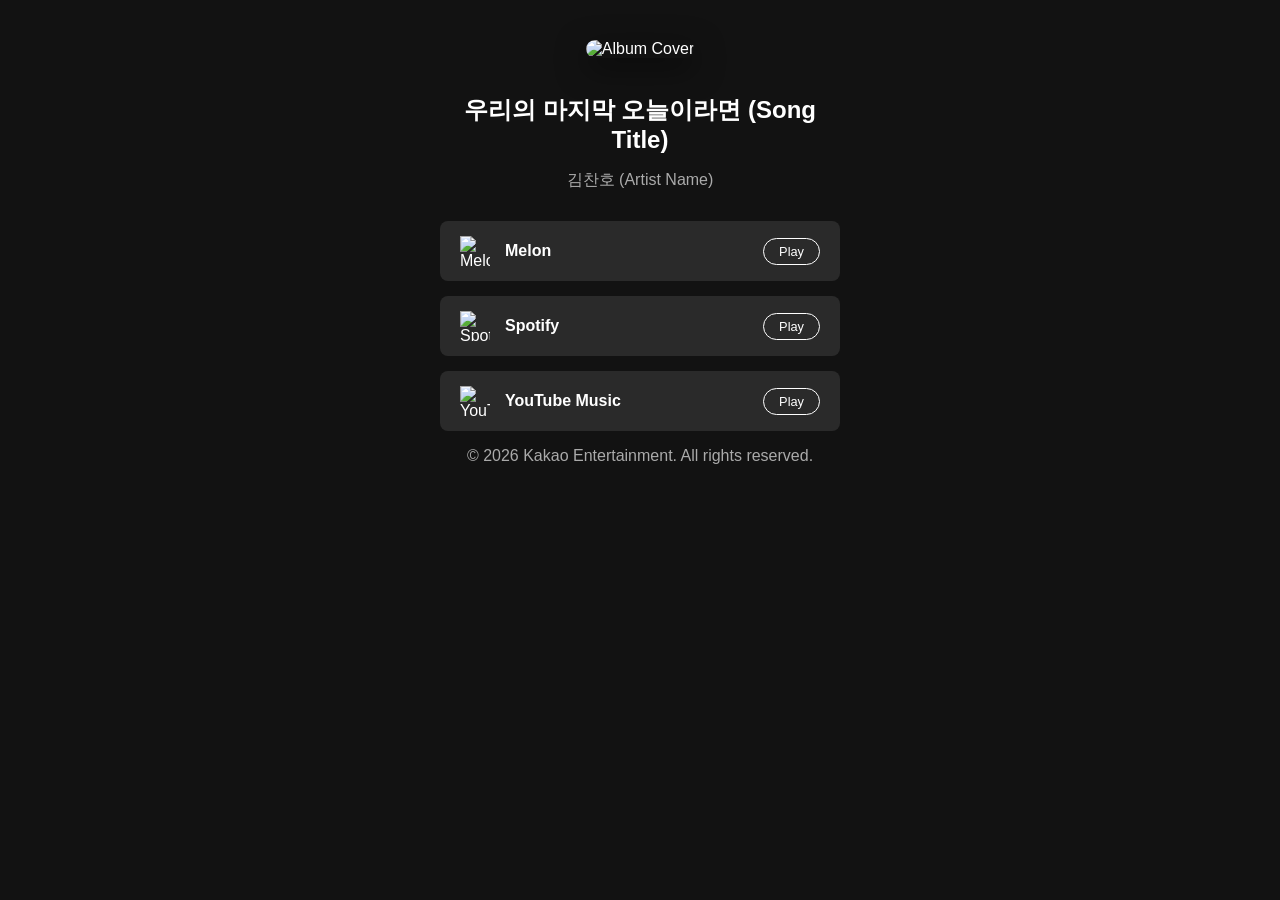
==== index.html @ 8ecbc69e "Update index.html" ====
<!DOCTYPE html>
<html lang="ko">
<head>
    <meta charset="UTF-8">
    <meta name="viewport" content="width=device-width, initial-scale=1.0">
    <title>김찬호 - 우리의 마지막 오늘이라면 </title>
    <link rel="stylesheet" href="style.css">
</head>
<body>
    <div class="container">
        <header>
            <img src="album-cover.jpg" alt="Album Cover" class="album-art">
            <h1>우리의 마지막 오늘이라면 (Song Title)</h1>
            <p>김찬호 (Artist Name)</p>
        </header>

        <main class="links">
            <a href="https://www.melon.com/song/detail.htm?songId=601257630#" target="_blank" class="link-card">
                <img src="melon-icon.png" alt="Melon">
                <span>Melon</span>
                <div class="btn">Play</div>
            </a>
            <a href="https://open.spotify.com/track/7lzb1Z4EfgKLNtfRmoOH1n?si=263e006a2ec64e4d" target="_blank" class="link-card">
                <img src="spotify-icon.png" alt="Spotify">
                <span>Spotify</span>
                <div class="btn">Play</div>
            </a>
            <a href="https://www.youtube.com/watch?v=F3Ol70wm4oM" target="_blank" class="link-card">
                <img src="ytmusic-icon.png" alt="YouTube Music">
                <span>YouTube Music</span>
                <div class="btn">Play</div>
            </a>
        </main>

        <footer>
            <p>© 2026 Kakao Entertainment. All rights reserved.</p>
        </footer>
    </div>
</body>
</html>
---- style.css ----
body {
    background-color: #121212; /* 다크 테마 */
    color: white;
    font-family: 'Pretendard', sans-serif;
    margin: 0;
    display: flex;
    justify-content: center;
    padding: 40px 20px;
}

.container {
    width: 100%;
    max-width: 400px; /* 모바일 사이즈 고정 */
    text-align: center;
}

.album-art {
    width: 200px;
    height: 200px;
    border-radius: 12px;
    box-shadow: 0 10px 30px rgba(0,0,0,0.5);
    margin-bottom: 20px;
}

h1 { font-size: 1.5rem; margin-bottom: 5px; }
p { color: #aaa; margin-bottom: 30px; }

/* 링크 카드 스타일 */
.links { display: grid; gap: 15px; }

.link-card {
    background: rgba(255, 255, 255, 0.1);
    padding: 15px 20px;
    border-radius: 8px;
    text-decoration: none;
    color: white;
    display: flex;
    align-items: center;
    transition: background 0.3s;
}

.link-card:hover { background: rgba(255, 255, 255, 0.2); }

.link-card img { width: 30px; height: 30px; margin-right: 15px; }

.link-card span { flex-grow: 1; text-align: left; font-weight: bold; }

.btn {
    border: 1px solid white;
    padding: 5px 15px;
    border-radius: 20px;
    font-size: 0.8rem;
}
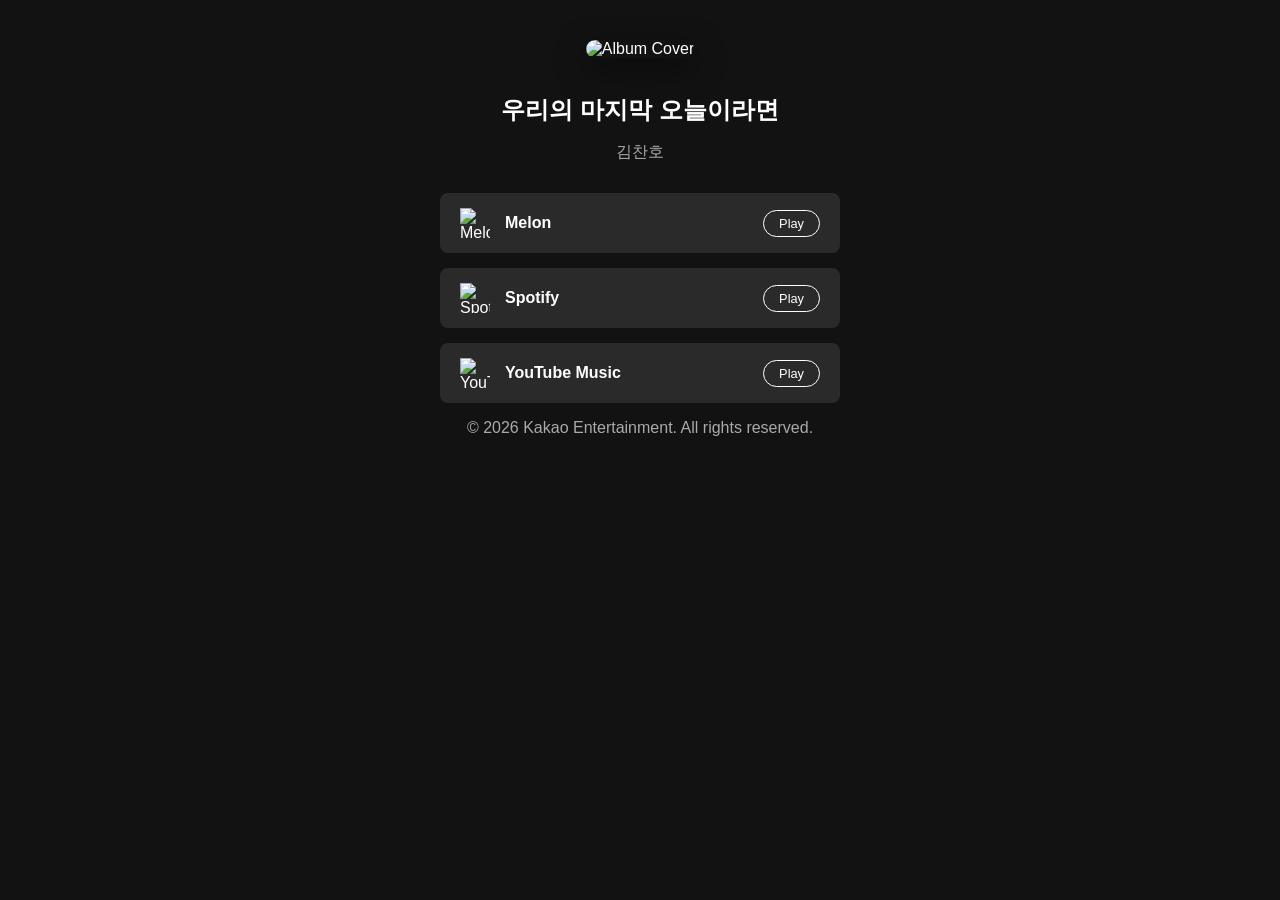
==== commit 8f773f25: "Update index.html" ====
--- a/index.html
+++ b/index.html
@@ -10,8 +10,8 @@
     <div class="container">
         <header>
             <img src="album-cover.jpg" alt="Album Cover" class="album-art">
-            <h1>우리의 마지막 오늘이라면 (Song Title)</h1>
-            <p>김찬호 (Artist Name)</p>
+            <h1>우리의 마지막 오늘이라면 </h1>
+            <p>김찬호 </p>
         </header>
 
         <main class="links">
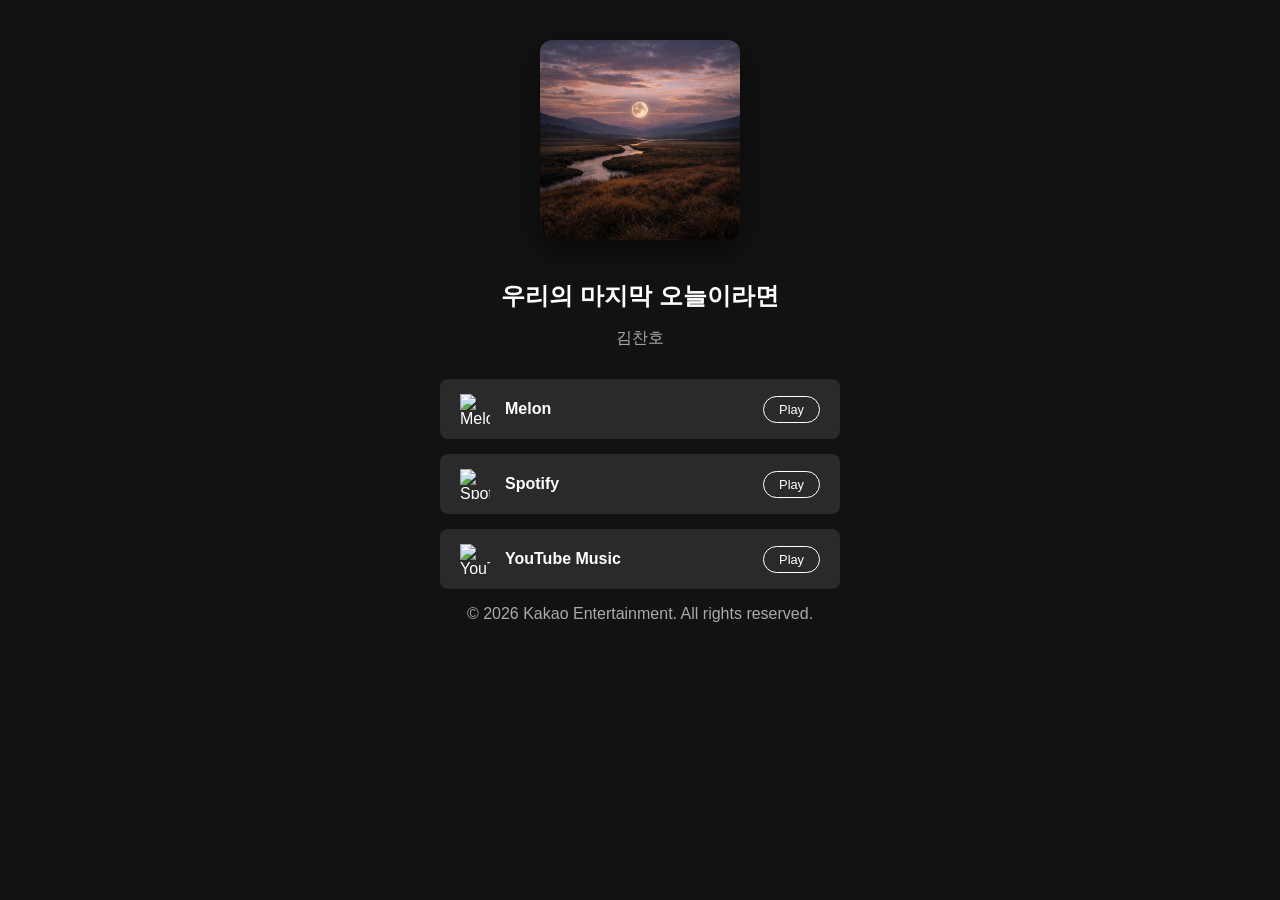
==== commit 69c3470f: "Update index.html" ====
--- a/index.html
+++ b/index.html
@@ -9,7 +9,7 @@
 <body>
     <div class="container">
         <header>
-            <img src="album-cover.jpg" alt="Album Cover" class="album-art">
+            <img src="images/album-cover.jpg" alt="Album Cover" class="album-art">
             <h1>우리의 마지막 오늘이라면 </h1>
             <p>김찬호 </p>
         </header>
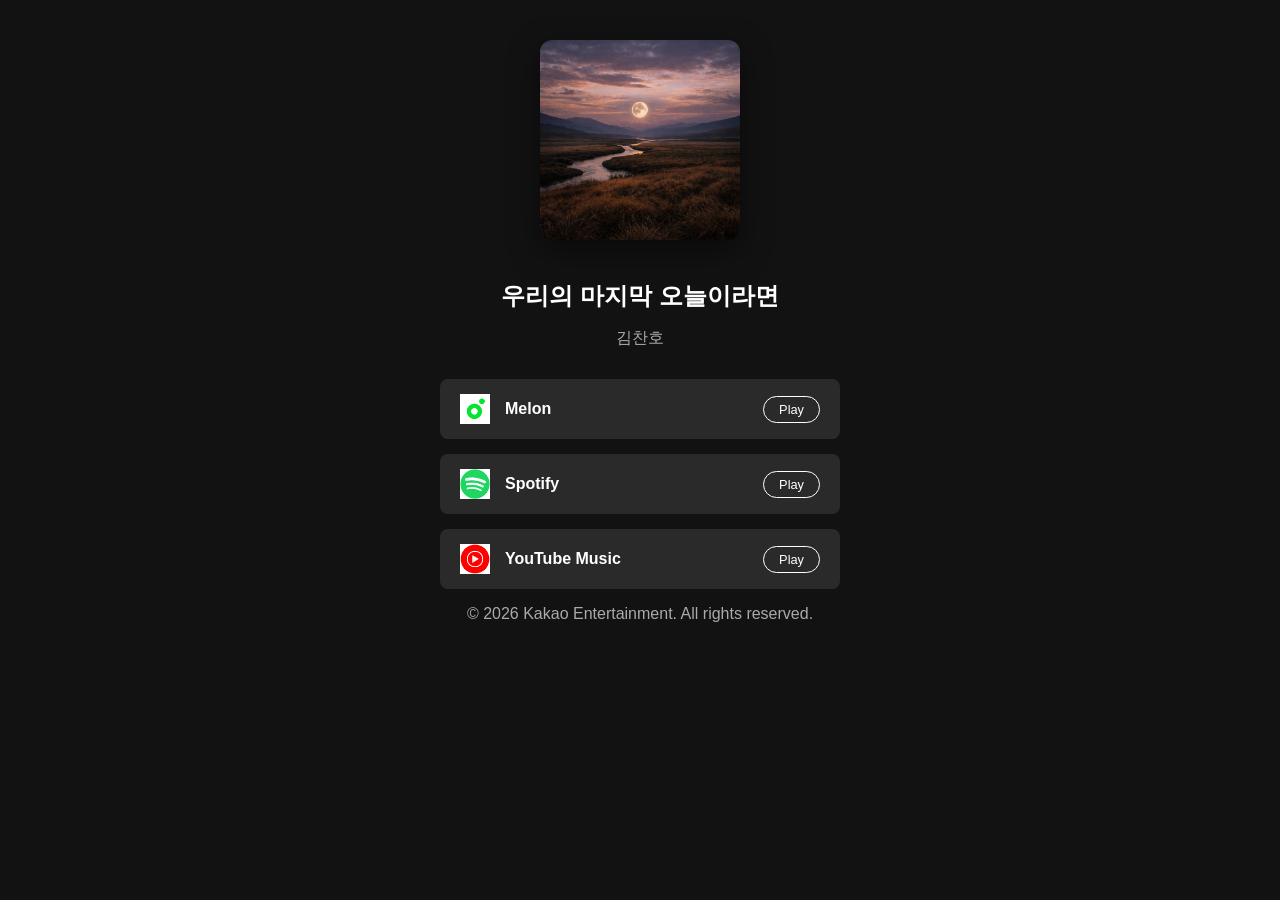
==== commit 21381d0b: "Update index.html" ====
--- a/index.html
+++ b/index.html
@@ -16,17 +16,17 @@
 
         <main class="links">
             <a href="https://www.melon.com/song/detail.htm?songId=601257630#" target="_blank" class="link-card">
-                <img src="melon-icon.png" alt="Melon">
+                <img src="images/melon-icon.png" alt="Melon">
                 <span>Melon</span>
                 <div class="btn">Play</div>
             </a>
             <a href="https://open.spotify.com/track/7lzb1Z4EfgKLNtfRmoOH1n?si=263e006a2ec64e4d" target="_blank" class="link-card">
-                <img src="spotify-icon.png" alt="Spotify">
+                <img src="images/spotify-icon.png" alt="Spotify">
                 <span>Spotify</span>
                 <div class="btn">Play</div>
             </a>
             <a href="https://www.youtube.com/watch?v=F3Ol70wm4oM" target="_blank" class="link-card">
-                <img src="ytmusic-icon.png" alt="YouTube Music">
+                <img src="images/ytmusic-icon.png" alt="YouTube Music">
                 <span>YouTube Music</span>
                 <div class="btn">Play</div>
             </a>
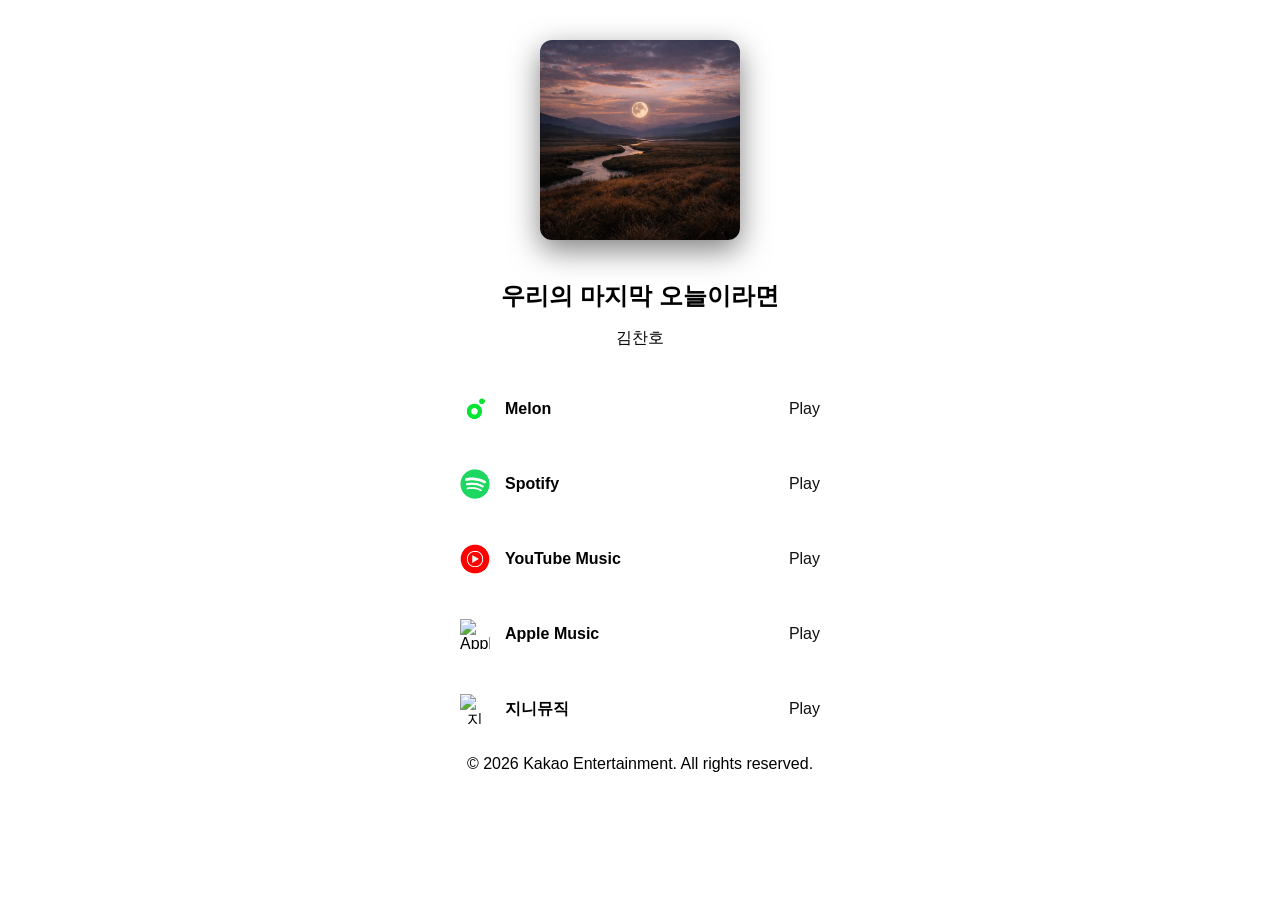
==== commit be7d51f6: "Update index.html" ====
--- a/index.html
+++ b/index.html
@@ -30,6 +30,17 @@
                 <span>YouTube Music</span>
                 <div class="btn">Play</div>
             </a>
+            <a href="https://music.apple.com/us/album/if-this-is-goodbye-single/1875198798?l=ko" target="_blank" class="link-card">
+                <img src="images/apple-icon.png" alt="Apple Music">
+                <span>Apple Music</span>
+                <div class="btn">Play</div>
+            </a>
+            <a href="https://www.genie.co.kr/detail/songInfo?xgnm=113835116" target="_blank" class="link-card">
+                <img src="images/genie-icon.png" alt="지니뮤직">
+                <span>지니뮤직</span>
+                <div class="btn">Play</div>
+            </a>
+            
         </main>
 
         <footer>
--- a/style.css
+++ b/style.css
@@ -1,6 +1,6 @@
 body {
-    background-color: #121212; /* 다크 테마 */
-    color: white;
+    background-color: #ffffff; 
+    color: black;
     font-family: 'Pretendard', sans-serif;
     margin: 0;
     display: flex;
@@ -23,17 +23,17 @@
 }
 
 h1 { font-size: 1.5rem; margin-bottom: 5px; }
-p { color: #aaa; margin-bottom: 30px; }
+p { color: black; margin-bottom: 30px; }
 
 /* 링크 카드 스타일 */
 .links { display: grid; gap: 15px; }
 
 .link-card {
-    background: rgba(255, 255, 255, 0.1);
+    background: #ffffff;
     padding: 15px 20px;
     border-radius: 8px;
     text-decoration: none;
-    color: white;
+    color: black;
     display: flex;
     align-items: center;
     transition: background 0.3s;
@@ -43,11 +43,11 @@
 
 .link-card img { width: 30px; height: 30px; margin-right: 15px; }
 
-.link-card span { flex-grow: 1; text-align: left; font-weight: bold; }
+.link-card span { flex-grow: 1; text-align: left; font-weight: bold; color: black; }
 
 .btn {
-    border: 1px solid white;
-    padding: 5px 15px;
-    border-radius: 20px;
-    font-size: 0.8rem;
+    background-color: #ffffff; /* 배경색 하얀색 */
+    color: #121212;            /* 글자색 검정색 (배경과 대비) */
+    transition: transform 0.2s; /* 누르는 느낌을 위한 효과 */
 }
+}
